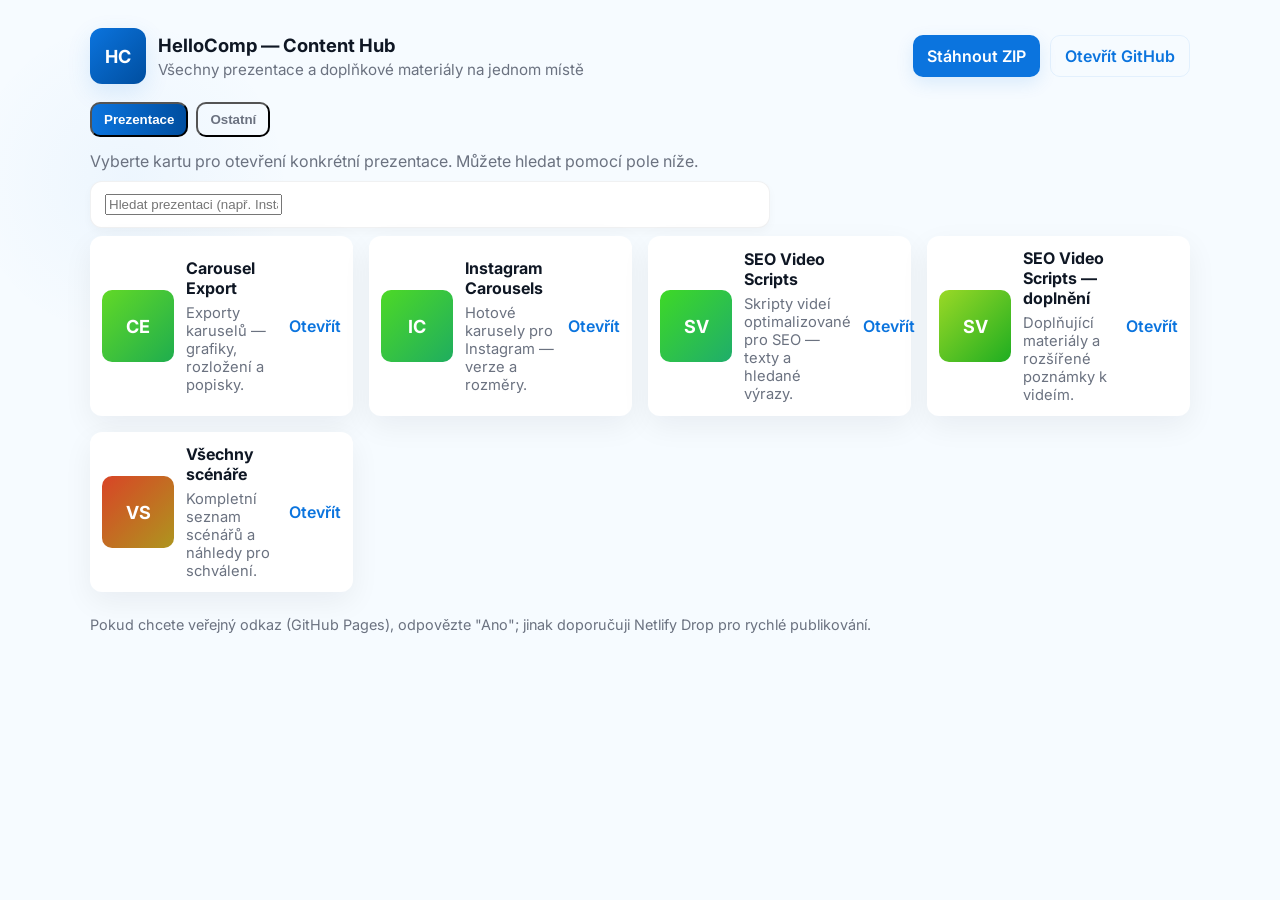
==== content-hub.html @ a926e437 "Deploy: HelloComp presentation and content hub" ====
<!doctype html>
<html lang="cs">
<head>
  <meta charset="utf-8">
  <meta name="viewport" content="width=device-width,initial-scale=1">
  <title>HelloComp — Content Hub (Unified)</title>
  <meta name="description" content="Centralizované Content Hub — všechny prezentace a materiály na jednom místě.">
  <link rel="preconnect" href="https://fonts.googleapis.com">
  <link rel="preconnect" href="https://fonts.gstatic.com" crossorigin>
  <link href="https://fonts.googleapis.com/css2?family=Inter:wght@400;600;700&display=swap" rel="stylesheet">
  <link rel="stylesheet" href="assets/style.css">
  <style>
    /* small overrides for hub layout */
    header{display:flex;align-items:center;justify-content:space-between;gap:16px;margin-bottom:18px}
    header .brand{display:flex;align-items:center;gap:12px}
    header .brand .logo{width:56px;height:56px;border-radius:12px;display:flex;align-items:center;justify-content:center;color:#fff;font-weight:700;font-size:18px;background:linear-gradient(135deg,#0b74de,#004e9f);box-shadow:0 8px 24px rgba(11,116,222,0.12)}
    .tabs{display:flex;gap:8px;margin-bottom:14px}
    .tab{padding:8px 12px;border-radius:10px;background:rgba(255,255,255,0.03);color:var(--muted);cursor:pointer;font-weight:700}
    .tab.active{background:linear-gradient(90deg,#0b74de,#004e9f);color:white}
    .panel{display:none}
    .panel.active{display:block}
    .hub-note{color:var(--muted);margin-bottom:10px}
  </style>
</head>
<body>
  <div class="container">
    <header>
      <div class="brand">
        <div class="logo">HC</div>
        <div class="brand-text"><h1>HelloComp — Content Hub</h1><div class="meta">Všechny prezentace a doplňkové materiály na jednom místě</div></div>
      </div>
      <div class="actions">
        <a id="downloadZip" class="btn" href="#">Stáhnout ZIP</a>
        <a id="openGit" class="btn ghost" href="#">Otevřít GitHub</a>
      </div>
    </header>

    <div class="tabs" role="tablist">
      <button class="tab active" data-target="#prezentace">Prezentace</button>
      <button class="tab" data-target="#other">Ostatní</button>
    </div>

    <div id="prezentace" class="panel active">
      <div class="hub-note">Vyberte kartu pro otevření konkrétní prezentace. Můžete hledat pomocí pole níže.</div>
      <div class="search">
        <input id="filter" placeholder="Hledat prezentaci (např. Instagram, SEO)...">
      </div>

      <div class="grid" id="list">
        <!-- presentation items (sourced from HelloComp_PREZENTACE/index.html) -->
        <a class="card" href="HelloComp_Carousel_Export.html" data-title="Carousel Export" data-desc="Exporty karuselů — grafiky, rozložení a popisky.">
          <div class="thumb" aria-hidden="true"></div>
          <div class="card-body"><h3>Carousel Export</h3><p class="desc">Exporty karuselů — grafiky, rozložení a popisky.</p></div>
          <div class="card-actions">Otevřít</div>
        </a>
        <a class="card" href="HelloComp_Instagram_Carousels.html" data-title="Instagram Carousels" data-desc="Hotové karusely pro Instagram — verze a rozměry.">
          <div class="thumb" aria-hidden="true"></div>
          <div class="card-body"><h3>Instagram Carousels</h3><p class="desc">Hotové karusely pro Instagram — verze a rozměry.</p></div>
          <div class="card-actions">Otevřít</div>
        </a>
        <a class="card" href="HelloComp_SEO_Video_Scripts.html" data-title="SEO Video Scripts" data-desc="Skripty videí optimalizované pro SEO — texty a hledané výrazy.">
          <div class="thumb" aria-hidden="true"></div>
          <div class="card-body"><h3>SEO Video Scripts</h3><p class="desc">Skripty videí optimalizované pro SEO — texty a hledané výrazy.</p></div>
          <div class="card-actions">Otevřít</div>
        </a>
        <a class="card" href="HelloComp_SEO_Video_Scripts_DOPLNENI.html" data-title="SEO Video Scripts — doplnění" data-desc="Doplňující materiály a rozšířené poznámky k videím.">
          <div class="thumb" aria-hidden="true"></div>
          <div class="card-body"><h3>SEO Video Scripts — doplnění</h3><p class="desc">Doplňující materiály a rozšířené poznámky k videím.</p></div>
          <div class="card-actions">Otevřít</div>
        </a>
        <a class="card" href="HelloComp_Vsechny_Scenare.html" data-title="Všechny scénáře" data-desc="Kompletní seznam scénářů a náhledy pro schválení.">
          <div class="thumb" aria-hidden="true"></div>
          <div class="card-body"><h3>Všechny scénáře</h3><p class="desc">Kompletní seznam scénářů a náhledy pro schválení.</p></div>
          <div class="card-actions">Otevřít</div>
        </a>
      </div>
    </div>

    <div id="other" class="panel">
      <div class="bsec">
        <h2>Ostatní zdroje</h2>
        <p class="sub">Sem můžete přidat reporty, auditní výstupy a další podpůrné materiály.</p>
        <ul>
          <li><a class="slink" href="../CODE_MAHONY/PROJECTS/Hellocomp SEO + COPY/HelloComp_Content_Hub.html">Původní Content Hub (v projektu)</a></li>
        </ul>
      </div>
    </div>

    <footer class="footer">Pokud chcete veřejný odkaz (GitHub Pages), odpovězte "Ano"; jinak doporučuji Netlify Drop pro rychlé publikování.</footer>
  </div>

  <script>
    document.addEventListener('DOMContentLoaded', () => {
      // tabs
      document.querySelectorAll('.tab').forEach(t => t.addEventListener('click', () => {
        document.querySelectorAll('.tab').forEach(x => x.classList.remove('active'));
        document.querySelectorAll('.panel').forEach(p => p.classList.remove('active'));
        t.classList.add('active');
        document.querySelector(t.dataset.target).classList.add('active');
      }));

      // thumbnails + color
      const cards = Array.from(document.querySelectorAll('.card'));
      cards.forEach(card => {
        const title = card.dataset.title || card.querySelector('h3').textContent;
        const initials = title.split(/\s+/).slice(0,2).map(w => w[0]).join('').toUpperCase();
        let hash = 0; for (let i=0;i<title.length;i++) hash = title.charCodeAt(i) + ((hash<<5)-hash);
        const h = Math.abs(hash) % 360;
        const thumb = card.querySelector('.thumb');
        thumb.style.background = `linear-gradient(135deg, hsl(${h} 70% 50%), hsl(${(h+40)%360} 70% 40%))`;
        thumb.textContent = initials;
      });

      const filter = document.getElementById('filter');
      if (filter) filter.addEventListener('input', e => {
        const q = e.target.value.trim().toLowerCase();
        cards.forEach(card => {
          const title = (card.dataset.title || '').toLowerCase();
          const desc = (card.dataset.desc || '').toLowerCase();
          const show = !q || title.includes(q) || desc.includes(q);
          card.style.display = show ? '' : 'none';
        });
      });

      const download = document.getElementById('downloadZip');
      if (download) download.addEventListener('click', e => {
        e.preventDefault();
        window.location.href = 'HelloComp_PREZENTACE_deploy.zip';
      });

      const openGit = document.getElementById('openGit');
      if (openGit) openGit.addEventListener('click', e => { e.preventDefault(); window.open('https://github.com/tomasberka/hellocomp-prezentace','_blank'); });
    });
  </script>
</body>
</html>
---- assets/style.css ----
:root{
  --bg: #f6fbff;
  --surface: #ffffff;
  --accent: #0b74de;
  --muted: #6b7280;
  --text: #0f1724;
  --max: 1100px;
}

*{box-sizing:border-box}
html,body{height:100%}
body{font-family:Inter,system-ui,-apple-system,"Segoe UI",Roboto,Arial,sans-serif;background:radial-gradient(circle at 10% 20%, rgba(11,116,222,0.04), transparent 12%),var(--bg);color:var(--text);margin:0;display:flex;justify-content:center;padding:28px}
.container{width:100%;max-width:var(--max)}

.site-head{display:flex;align-items:center;justify-content:space-between;gap:16px;margin-bottom:20px}
.brand{display:flex;align-items:center;gap:14px}
.logo{width:56px;height:56px;border-radius:12px;display:flex;align-items:center;justify-content:center;color:#fff;font-weight:700;font-size:18px;background:linear-gradient(135deg,var(--accent),#004e9f);box-shadow:0 8px 24px rgba(11,116,222,0.12)}
.brand-text h1{margin:0;font-size:1.15rem;font-weight:700}
.meta{margin:4px 0 0;color:var(--muted);font-size:0.95rem}

.actions{display:flex;gap:10px}
.btn{display:inline-flex;align-items:center;gap:8px;padding:10px 14px;border-radius:10px;text-decoration:none;font-weight:600;color:var(--surface);background:var(--accent);box-shadow:0 6px 18px rgba(11,116,222,0.12)}
.btn.ghost{color:var(--accent);background:transparent;box-shadow:none;border:1px solid rgba(11,116,222,0.08)}

.controls{margin:18px 0}
.search{width:100%;max-width:680px;padding:12px 14px;border-radius:12px;border:1px solid rgba(12,20,40,0.06);background:#fff;font-size:0.98rem;box-shadow:0 4px 10px rgba(12,20,40,0.03)}

.grid{display:grid;grid-template-columns:repeat(auto-fill,minmax(260px,1fr));gap:16px;margin-top:8px}
.card{display:flex;flex-direction:row;gap:12px;align-items:center;text-decoration:none;color:inherit;background:var(--surface);padding:12px;border-radius:12px;box-shadow:0 10px 30px rgba(12,20,40,0.06);transition:transform .18s ease,box-shadow .18s ease}
.card:hover{transform:translateY(-6px);box-shadow:0 18px 36px rgba(12,20,40,0.12)}
.thumb{width:72px;height:72px;border-radius:10px;flex:0 0 72px;display:flex;align-items:center;justify-content:center;color:white;font-weight:700;font-size:18px}
.card-body h3{margin:0;font-size:1rem}
.card-body .desc{margin:6px 0 0;color:var(--muted);font-size:0.92rem}
.card-actions{margin-left:auto;font-weight:600;color:var(--accent)}

.footer{margin-top:24px;color:var(--muted);font-size:0.9rem}

/* Accessibility */
.card:focus{outline:3px solid rgba(11,116,222,0.12);outline-offset:4px}

@media (max-width:620px){
  .site-head{flex-direction:column;align-items:flex-start;gap:12px}
  .card{flex-direction:column;align-items:flex-start}
  .thumb{width:100%;height:120px;border-radius:10px}
  .card-actions{margin-left:0;margin-top:8px}
}

/* Small utility */
.hidden{display:none !important}
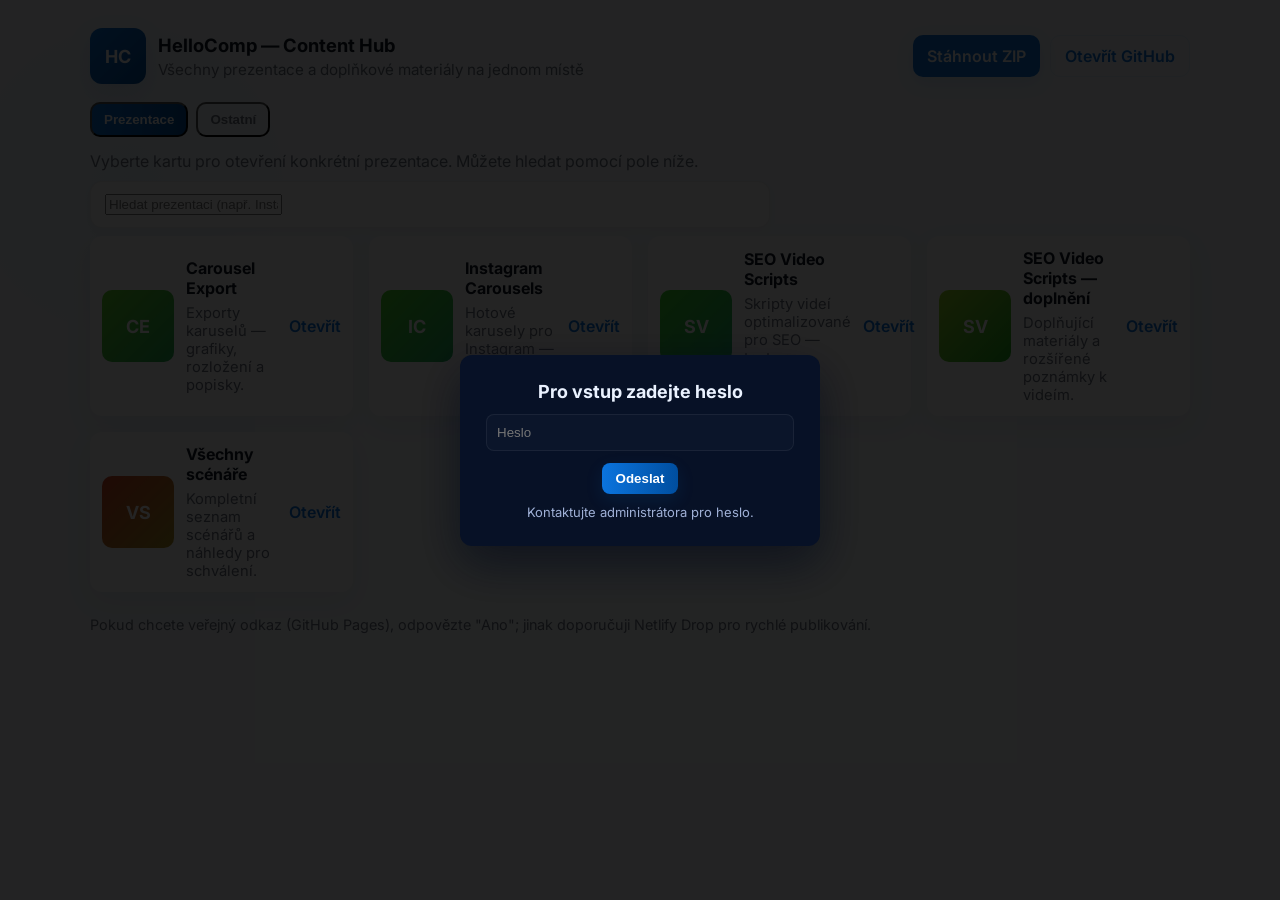
==== commit e03011a3: "Add lightweight in-site password gate (auth assets)" ====
--- a/content-hub.html
+++ b/content-hub.html
@@ -9,6 +9,8 @@
   <link rel="preconnect" href="https://fonts.gstatic.com" crossorigin>
   <link href="https://fonts.googleapis.com/css2?family=Inter:wght@400;600;700&display=swap" rel="stylesheet">
   <link rel="stylesheet" href="assets/style.css">
+  <link rel="stylesheet" href="assets/auth.css">
+  <script src="assets/auth.js" defer></script>
   <style>
     /* small overrides for hub layout */
     header{display:flex;align-items:center;justify-content:space-between;gap:16px;margin-bottom:18px}
--- a/assets/auth.css
+++ b/assets/auth.css
@@ -0,0 +1,8 @@
+/* Lightweight password gate styles */
+#auth-overlay{position:fixed;inset:0;background:rgba(0,0,0,0.86);display:flex;align-items:center;justify-content:center;z-index:9999;font-family:Inter,system-ui,-apple-system,Segoe UI,Roboto,"Helvetica Neue",Arial}
+#auth-overlay .auth-box{background:#071126;padding:26px;border-radius:12px;width:360px;max-width:92%;color:#eaf2ff;box-shadow:0 18px 48px rgba(2,8,23,0.6);text-align:center}
+#auth-overlay h2{margin:0;font-size:18px;font-weight:700}
+#auth-overlay input[type=password]{width:100%;margin-top:12px;padding:10px;border-radius:8px;border:1px solid rgba(255,255,255,0.06);background:rgba(255,255,255,0.02);color:#fff}
+#auth-overlay .auth-actions{margin-top:12px}
+#auth-overlay .btn{background:linear-gradient(90deg,#0b74de,#004e9f);color:#fff;border:none;padding:8px 14px;border-radius:8px;cursor:pointer}
+#auth-overlay .auth-help{margin-top:10px;font-size:13px;color:#9fb0d6}
